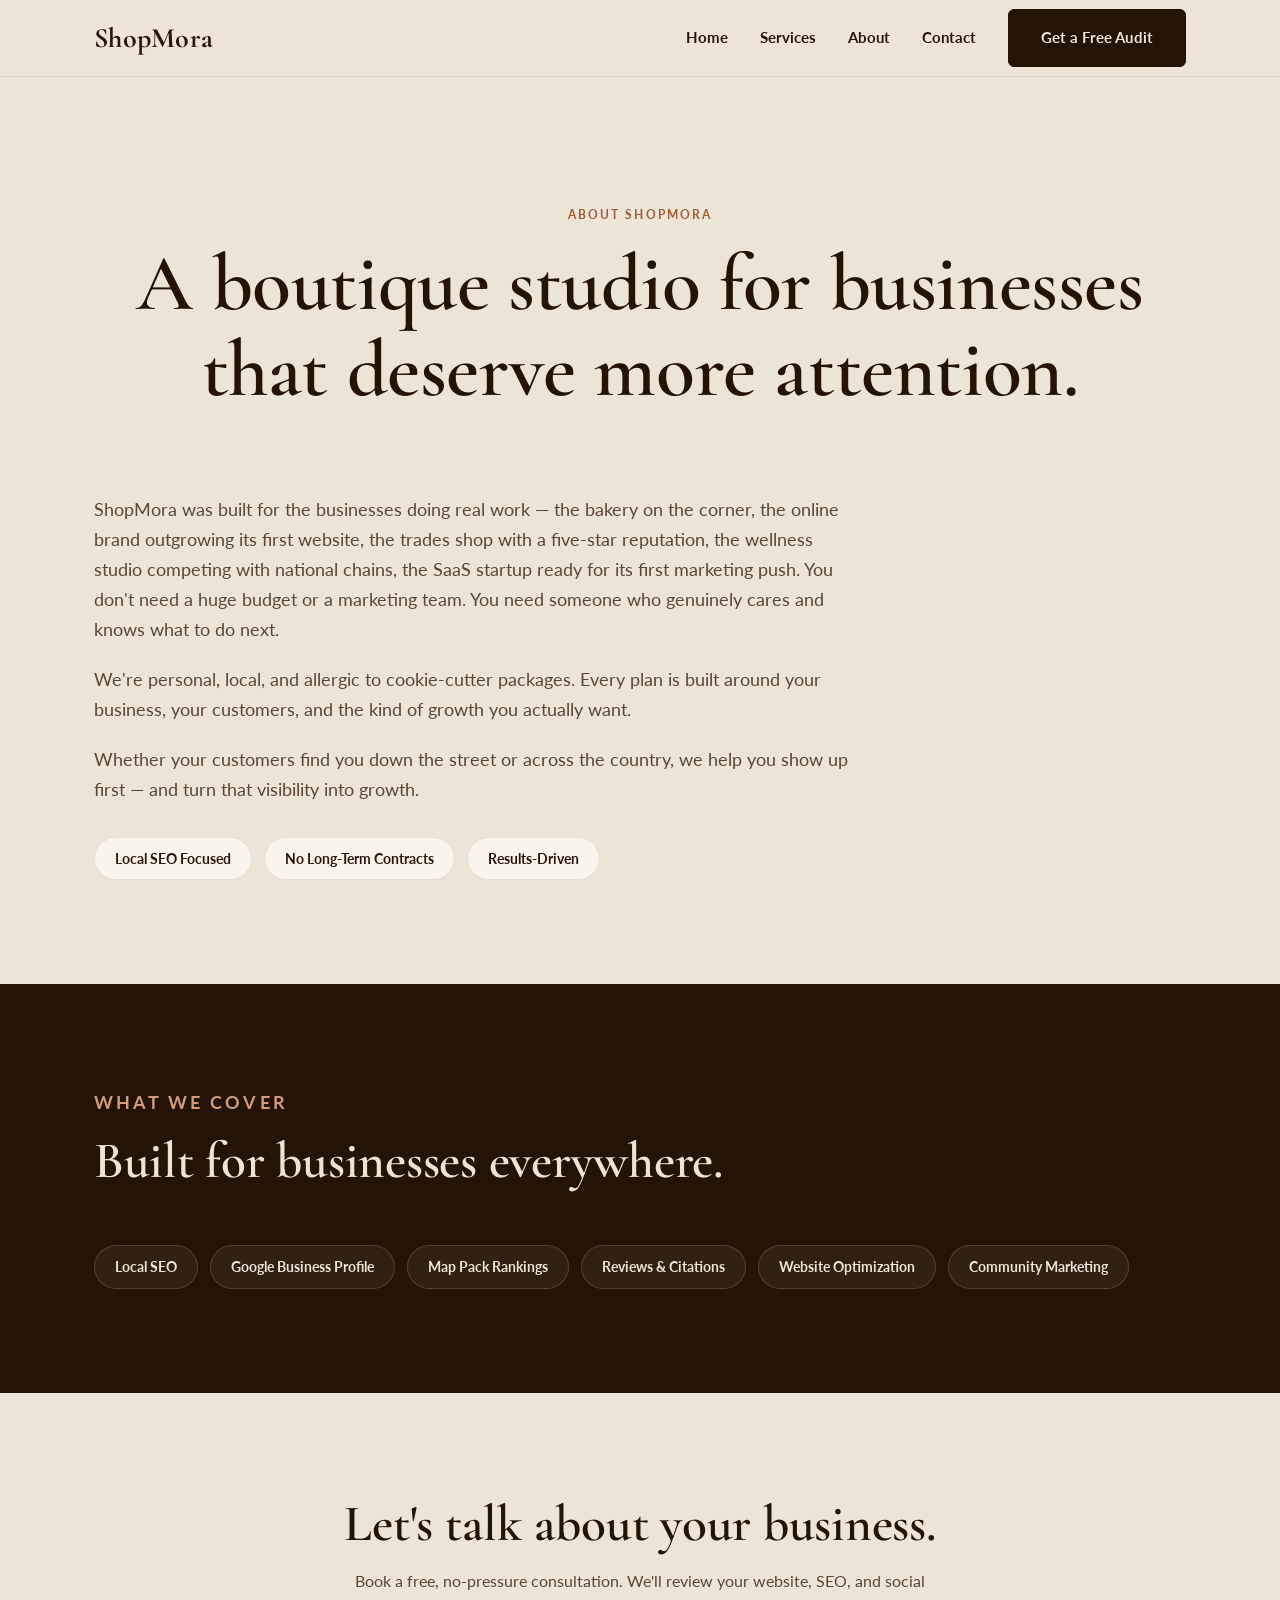
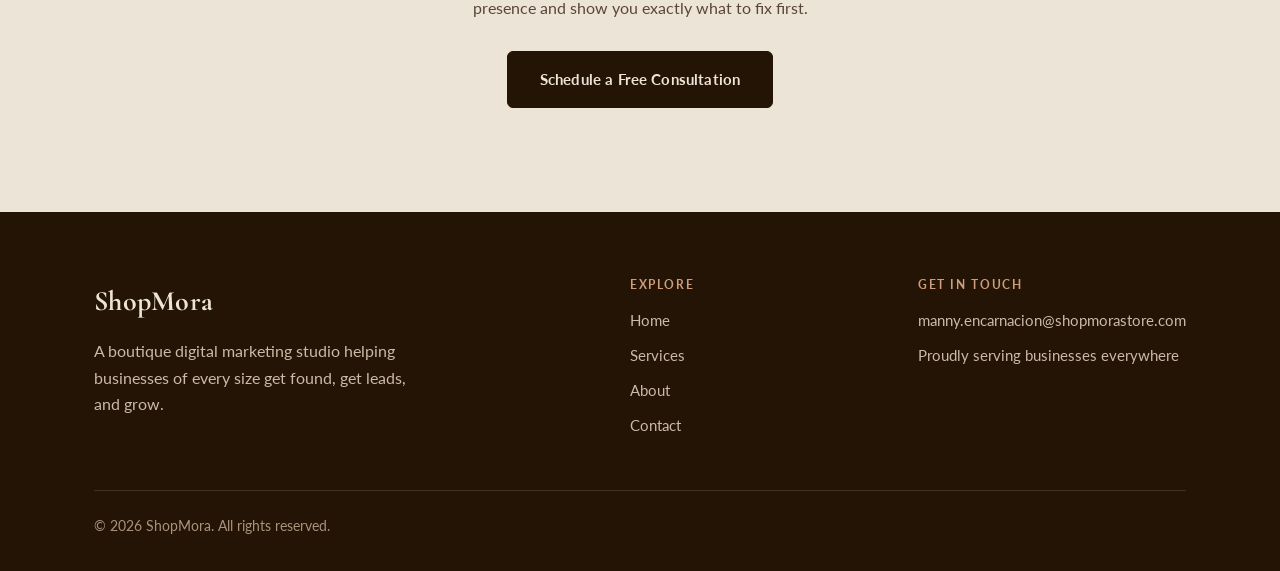
==== about.html @ 7aacb5c3 "Upgrade site via ShopMora Web Studio: luxury system, metadata, schema, accessibility, working forms" ====
<!DOCTYPE html>
<html lang="en">
<head>
<meta charset="UTF-8">
<meta name="viewport" content="width=device-width, initial-scale=1">
<title>About ShopMora &mdash; A Boutique Digital Marketing Studio</title>
<meta name="description" content="ShopMora is a boutique digital marketing studio for businesses of every size. Personal, results-driven, and allergic to cookie-cutter packages.">
<link rel="canonical" href="https://shopmorastore.com/about">
<meta property="og:type" content="website">
<meta property="og:title" content="About ShopMora">
<meta property="og:description" content="A boutique digital marketing studio for businesses that deserve more attention.">
<meta property="og:url" content="https://shopmorastore.com/about">
<meta property="og:image" content="https://shopmorastore.com/assets/og-image.jpg">
<meta name="twitter:card" content="summary_large_image">
<link rel="preconnect" href="https://fonts.googleapis.com">
<link rel="preconnect" href="https://fonts.gstatic.com" crossorigin>
<link href="https://fonts.googleapis.com/css2?family=Cormorant+Garamond:wght@500;600;700&family=Lato:wght@400;700&display=swap" rel="stylesheet">
<link rel="stylesheet" href="styles.css">
</head>
<body>
<a href="#main" class="skip">Skip to content</a>
<header class="site">
  <div class="wrap nav">
    <a class="brand" href="/">ShopMora</a>
    <nav class="nav-links" id="nav" aria-label="Primary">
      <a href="/">Home</a>
      <a href="/services">Services</a>
      <a href="/about">About</a>
      <a href="/contact">Contact</a>
      <a class="btn btn-primary" href="/contact">Get a Free Audit</a>
    </nav>
    <button class="menu-toggle" aria-label="Menu" aria-expanded="false" aria-controls="nav">&#9776;</button>
  </div>
</header>
<main id="main">
  <section class="hero" style="padding-bottom:56px">
    <div class="wrap">
      <p class="eyebrow">About ShopMora</p>
      <h1>A boutique studio for businesses that deserve more attention.</h1>
    </div>
  </section>
  <section style="padding-top:24px">
    <div class="wrap">
      <div class="prose reveal">
        <p>ShopMora was built for the businesses doing real work &mdash; the bakery on the corner, the online brand outgrowing its first website, the trades shop with a five-star reputation, the wellness studio competing with national chains, the SaaS startup ready for its first marketing push. You don't need a huge budget or a marketing team. You need someone who genuinely cares and knows what to do next.</p>
        <p>We're personal, local, and allergic to cookie-cutter packages. Every plan is built around your business, your customers, and the kind of growth you actually want.</p>
        <p>Whether your customers find you down the street or across the country, we help you show up first &mdash; and turn that visibility into growth.</p>
      </div>
      <div class="tag-row reveal" style="margin-top:32px">
        <span class="tag">Local SEO Focused</span><span class="tag">No Long-Term Contracts</span><span class="tag">Results-Driven</span>
      </div>
    </div>
  </section>
  <section class="band-dark">
    <div class="wrap">
      <div class="section-head reveal"><p class="eyebrow">What We Cover</p><h2>Built for businesses everywhere.</h2></div>
      <div class="tag-row reveal">
        <span class="tag">Local SEO</span><span class="tag">Google Business Profile</span><span class="tag">Map Pack Rankings</span><span class="tag">Reviews &amp; Citations</span><span class="tag">Website Optimization</span><span class="tag">Community Marketing</span>
      </div>
    </div>
  </section>
  <section class="cta">
    <div class="wrap reveal">
      <h2>Let's talk about your business.</h2>
      <p>Book a free, no-pressure consultation. We'll review your website, SEO, and social presence and show you exactly what to fix first.</p>
      <a class="btn btn-primary" href="/contact">Schedule a Free Consultation</a>
    </div>
  </section>
</main>
<footer class="site">
  <div class="wrap">
    <div class="foot-grid">
      <div>
        <a class="brand" href="/">ShopMora</a>
        <p style="margin-top:14px;max-width:320px;">A boutique digital marketing studio helping businesses of every size get found, get leads, and grow.</p>
      </div>
      <div>
        <h4>Explore</h4>
        <ul>
          <li><a href="/">Home</a></li>
          <li><a href="/services">Services</a></li>
          <li><a href="/about">About</a></li>
          <li><a href="/contact">Contact</a></li>
        </ul>
      </div>
      <div>
        <h4>Get in Touch</h4>
        <ul>
          <li><a href="mailto:manny.encarnacion@shopmorastore.com">manny.encarnacion@shopmorastore.com</a></li>
          <li>Proudly serving businesses everywhere</li>
        </ul>
      </div>
    </div>
    <div class="foot-bottom">&copy; <span id="yr"></span> ShopMora. All rights reserved.</div>
  </div>
</footer>
<script>
document.getElementById('yr').textContent=new Date().getFullYear();
(function(){var t=document.querySelector('.menu-toggle'),n=document.getElementById('nav');
if(t)t.addEventListener('click',function(){var o=n.classList.toggle('open');t.setAttribute('aria-expanded',o)});
var els=document.querySelectorAll('.reveal');
if('IntersectionObserver'in window){var io=new IntersectionObserver(function(es){es.forEach(function(e){if(e.isIntersecting){e.target.classList.add('in');io.unobserve(e.target)}})},{threshold:.12});els.forEach(function(el){io.observe(el)})}
else{els.forEach(function(el){el.classList.add('in')})}})();
</script>
</body>
</html>
---- styles.css ----
/* ShopMora — luxury system (brand: cream/brown, Cormorant + Lato) */
:root{
  --cream:#ede4d8; --surface:#f6efe6; --surface-2:#f9f4ec;
  --ink:#241405; --text:#2a170a; --muted:#5a4636; --muted-1:#5a4636;
  --brown:#9b5c38; --brown-deep:#824327; --line:#ddd0c0; --line-soft:#e7ddce;
  --max:1140px; --radius:12px;
  --shadow:0 18px 40px rgba(42,23,10,.09);
}
*{box-sizing:border-box;margin:0;padding:0}
html{scroll-behavior:smooth}
body{font-family:'Lato',system-ui,-apple-system,sans-serif;color:var(--text);background:var(--cream);line-height:1.65;-webkit-font-smoothing:antialiased;text-rendering:optimizeLegibility}
h1,h2,h3,h4{font-family:'Cormorant Garamond',Georgia,serif;font-weight:600;line-height:1.08;letter-spacing:-.005em;color:var(--ink);text-wrap:balance}
a{color:inherit;text-decoration:none}
img{max-width:100%;height:auto;display:block}
.wrap{max-width:var(--max);margin:0 auto;padding:0 24px}
.skip{position:absolute;left:-9999px}
.skip:focus{left:12px;top:12px;z-index:100;background:var(--ink);color:var(--cream);padding:10px 18px;border-radius:6px}
.eyebrow{text-transform:uppercase;letter-spacing:.17em;font-size:.76rem;font-weight:700;color:var(--brown);margin-bottom:16px}

/* buttons */
.btn{display:inline-block;padding:15px 32px;border-radius:6px;font-weight:700;font-size:.95rem;letter-spacing:.01em;cursor:pointer;border:1.5px solid var(--ink);transition:transform .2s ease,background .2s ease,color .2s ease,border-color .2s ease}
.btn:focus-visible{outline:3px solid var(--brown);outline-offset:3px}
.btn-primary{background:var(--ink);color:var(--cream)}
.btn-primary:hover{background:var(--brown);border-color:var(--brown);transform:translateY(-2px)}
.btn-ghost{background:transparent;color:var(--ink)}
.btn-ghost:hover{background:var(--ink);color:var(--cream)}

/* header */
header.site{position:sticky;top:0;z-index:50;background:rgba(237,228,216,.9);backdrop-filter:blur(10px);border-bottom:1px solid var(--line)}
.nav{display:flex;align-items:center;justify-content:space-between;height:76px}
.brand{font-family:'Cormorant Garamond',serif;font-size:1.75rem;font-weight:700;letter-spacing:.01em}
.nav-links{display:flex;align-items:center;gap:32px}
.nav-links a{font-size:.95rem;font-weight:700}
.nav-links a:not(.btn):hover{color:var(--brown)}
.menu-toggle{display:none;background:none;border:0;font-size:1.5rem;cursor:pointer;color:var(--ink)}

/* sections */
section{padding:104px 0}
.section-head{max-width:720px;margin-bottom:56px}
.section-head h2{font-size:clamp(2.1rem,4.5vw,3.2rem);margin-bottom:16px}
.section-head p{font-size:1.12rem;color:var(--muted-1)}

/* hero */
.hero{padding:128px 0 108px;text-align:center}
.hero h1{font-size:clamp(2.8rem,6.5vw,5rem)}
.hero .lead{font-size:1.22rem;max-width:660px;margin:24px auto 34px;color:var(--muted-1)}
.hero-actions{display:flex;gap:14px;justify-content:center;flex-wrap:wrap}

/* trust strip */
.trust{background:var(--surface);border-block:1px solid var(--line-soft);padding:26px 0}
.trust .wrap{display:flex;gap:14px 40px;justify-content:center;flex-wrap:wrap;align-items:center}
.trust span{font-size:.82rem;letter-spacing:.14em;text-transform:uppercase;font-weight:700;color:var(--brown-deep)}
.trust .dot{color:var(--line);font-weight:400}

/* grid cards */
.grid{display:grid;grid-template-columns:repeat(3,1fr);gap:24px}
.card{background:var(--surface-2);border:1px solid var(--line-soft);border-radius:var(--radius);padding:34px 30px;transition:transform .22s ease,box-shadow .22s ease}
.card:hover{transform:translateY(-4px);box-shadow:var(--shadow)}
.card h3{font-size:1.55rem;margin-bottom:12px}
.card p{color:var(--muted-1);font-size:.99rem}

/* steps */
.steps{display:grid;grid-template-columns:repeat(4,1fr);gap:26px}
.step .num{width:48px;height:48px;border-radius:50%;background:var(--brown);color:var(--cream);display:flex;align-items:center;justify-content:center;font-family:'Cormorant Garamond',serif;font-size:1.5rem;font-weight:700;margin-bottom:18px}
.step h3{font-size:1.4rem;margin-bottom:8px}
.step p{color:var(--muted-1);font-size:.95rem}

/* dark band */
.band-dark{background:var(--ink);color:var(--cream)}
.band-dark h2,.band-dark h3,.band-dark .brand{color:var(--cream)}
.band-dark p{color:#d9cabb}
.band-dark .eyebrow{color:#cf9d7c}

/* testimonials */
.quotes{display:grid;grid-template-columns:repeat(3,1fr);gap:24px}
.quote{background:rgba(255,255,255,.05);border:1px solid rgba(255,255,255,.12);border-radius:var(--radius);padding:32px}
.quote blockquote{font-family:'Cormorant Garamond',serif;font-size:1.4rem;line-height:1.35;margin-bottom:18px}
.quote cite{font-style:normal;font-size:.85rem;letter-spacing:.06em;color:#cf9d7c;font-weight:700;text-transform:uppercase}

/* cta */
.cta{text-align:center}
.cta h2{font-size:clamp(2.1rem,4.5vw,3.2rem);margin-bottom:16px}
.cta p{max-width:600px;margin:0 auto 30px;color:var(--muted-1)}
.band-dark.cta p{color:#d9cabb}

/* tags / prose */
.tag-row{display:flex;flex-wrap:wrap;gap:12px}
.tag{background:var(--surface-2);border:1px solid var(--line-soft);border-radius:40px;padding:9px 20px;font-size:.9rem;font-weight:700}
.band-dark .tag{background:rgba(255,255,255,.06);border-color:rgba(255,255,255,.14);color:var(--cream)}
.prose{max-width:760px}
.prose p{font-size:1.14rem;color:var(--muted-1);margin-bottom:20px}

/* contact */
.contact-grid{display:grid;grid-template-columns:1.1fr .9fr;gap:56px;align-items:start}
.field{margin-bottom:20px}
.field label{display:block;font-weight:700;font-size:.88rem;margin-bottom:7px}
.field input,.field textarea{width:100%;padding:14px 16px;font-size:16px;font-family:inherit;border:1.5px solid var(--line);border-radius:6px;background:var(--surface-2);color:var(--text)}
.field input:focus,.field textarea:focus{outline:none;border-color:var(--brown)}
.field textarea{min-height:150px;resize:vertical}
.contact-info h3{font-size:1.7rem;margin-bottom:18px}
.contact-info p{margin-bottom:16px;color:var(--muted-1)}
.contact-info strong{color:var(--ink)}
form .btn{width:100%;margin-top:4px}

/* footer */
footer.site{background:var(--ink);color:#cbbaa8;padding:66px 0 34px}
footer.site .brand{color:var(--cream)}
.foot-grid{display:grid;grid-template-columns:2fr 1fr 1fr;gap:40px;margin-bottom:42px}
footer.site h4{font-family:'Lato',sans-serif;text-transform:uppercase;letter-spacing:.13em;font-size:.78rem;color:#cf9d7c;margin-bottom:16px;font-weight:700}
footer.site ul{list-style:none}
footer.site li{margin-bottom:10px;font-size:.95rem}
footer.site a:hover{color:var(--cream)}
.foot-bottom{border-top:1px solid rgba(255,255,255,.12);padding-top:24px;font-size:.85rem;color:#a8937d}

/* scroll reveal */
.reveal{opacity:0;transform:translateY(18px);transition:opacity .6s ease,transform .6s ease}
.reveal.in{opacity:1;transform:none}

/* responsive */
@media(max-width:900px){.grid,.steps,.quotes{grid-template-columns:1fr 1fr}.contact-grid{grid-template-columns:1fr;gap:40px}.foot-grid{grid-template-columns:1fr 1fr}}
@media(max-width:640px){
  section{padding:68px 0}
  .grid,.steps,.quotes,.foot-grid{grid-template-columns:1fr}
  .nav-links{display:none}
  .nav-links.open{display:flex;flex-direction:column;position:absolute;top:76px;left:0;right:0;background:var(--cream);border-bottom:1px solid var(--line);padding:20px 24px;gap:18px}
  .menu-toggle{display:block}
}
@media(prefers-reduced-motion:reduce){*{transition:none!important;animation:none!important;scroll-behavior:auto}.reveal{opacity:1;transform:none}}
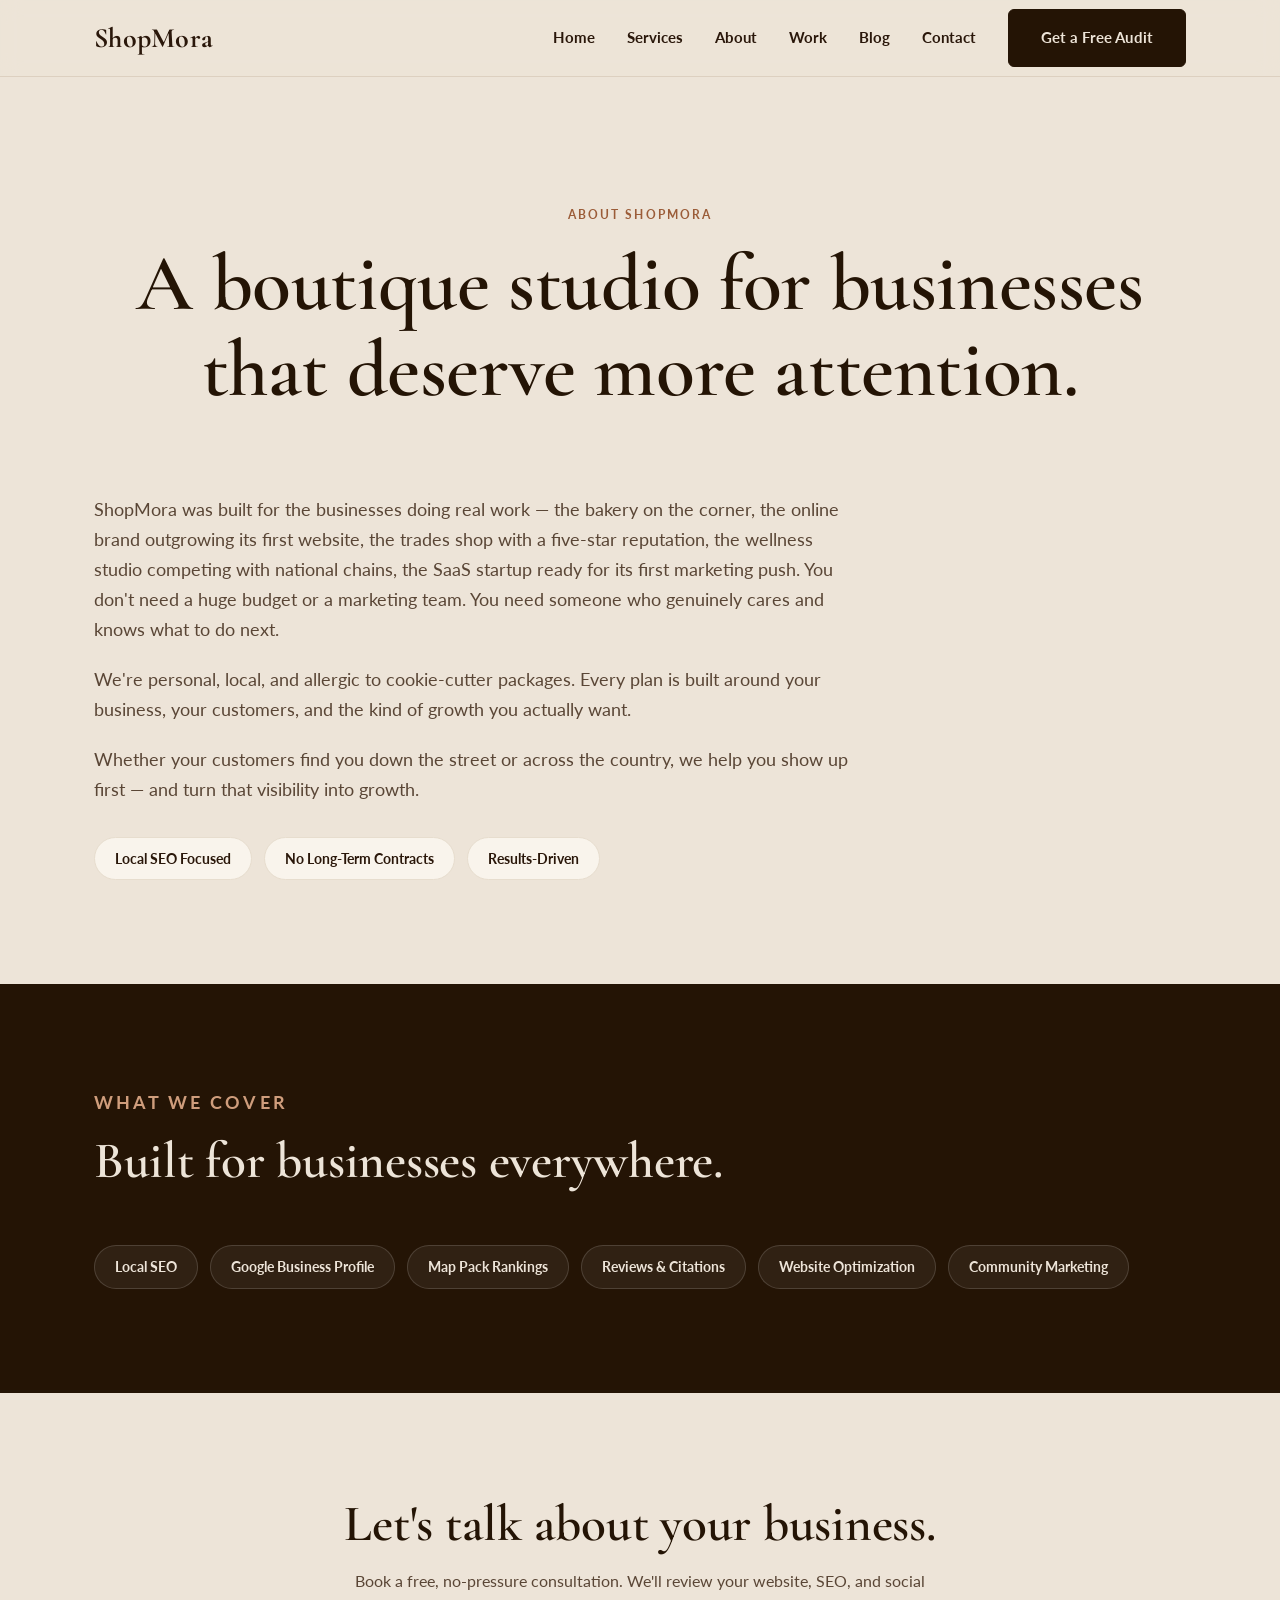
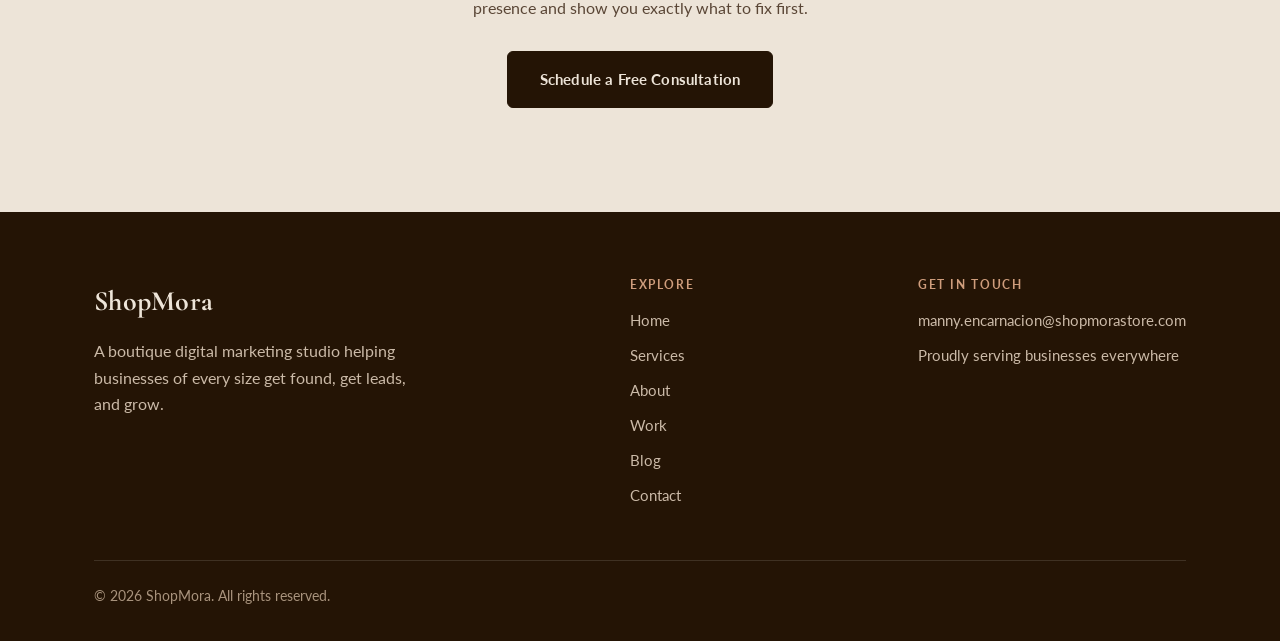
==== commit 8ce03a00: "Add Work (client portfolio) + Blog with 3 posts; placeholder testimonial names; nav/footer updated" ====
--- a/about.html
+++ b/about.html
@@ -26,6 +26,8 @@
       <a href="/">Home</a>
       <a href="/services">Services</a>
       <a href="/about">About</a>
+      <a href="/work">Work</a>
+      <a href="/blog">Blog</a>
       <a href="/contact">Contact</a>
       <a class="btn btn-primary" href="/contact">Get a Free Audit</a>
     </nav>
@@ -80,6 +82,8 @@
           <li><a href="/">Home</a></li>
           <li><a href="/services">Services</a></li>
           <li><a href="/about">About</a></li>
+          <li><a href="/work">Work</a></li>
+          <li><a href="/blog">Blog</a></li>
           <li><a href="/contact">Contact</a></li>
         </ul>
       </div>
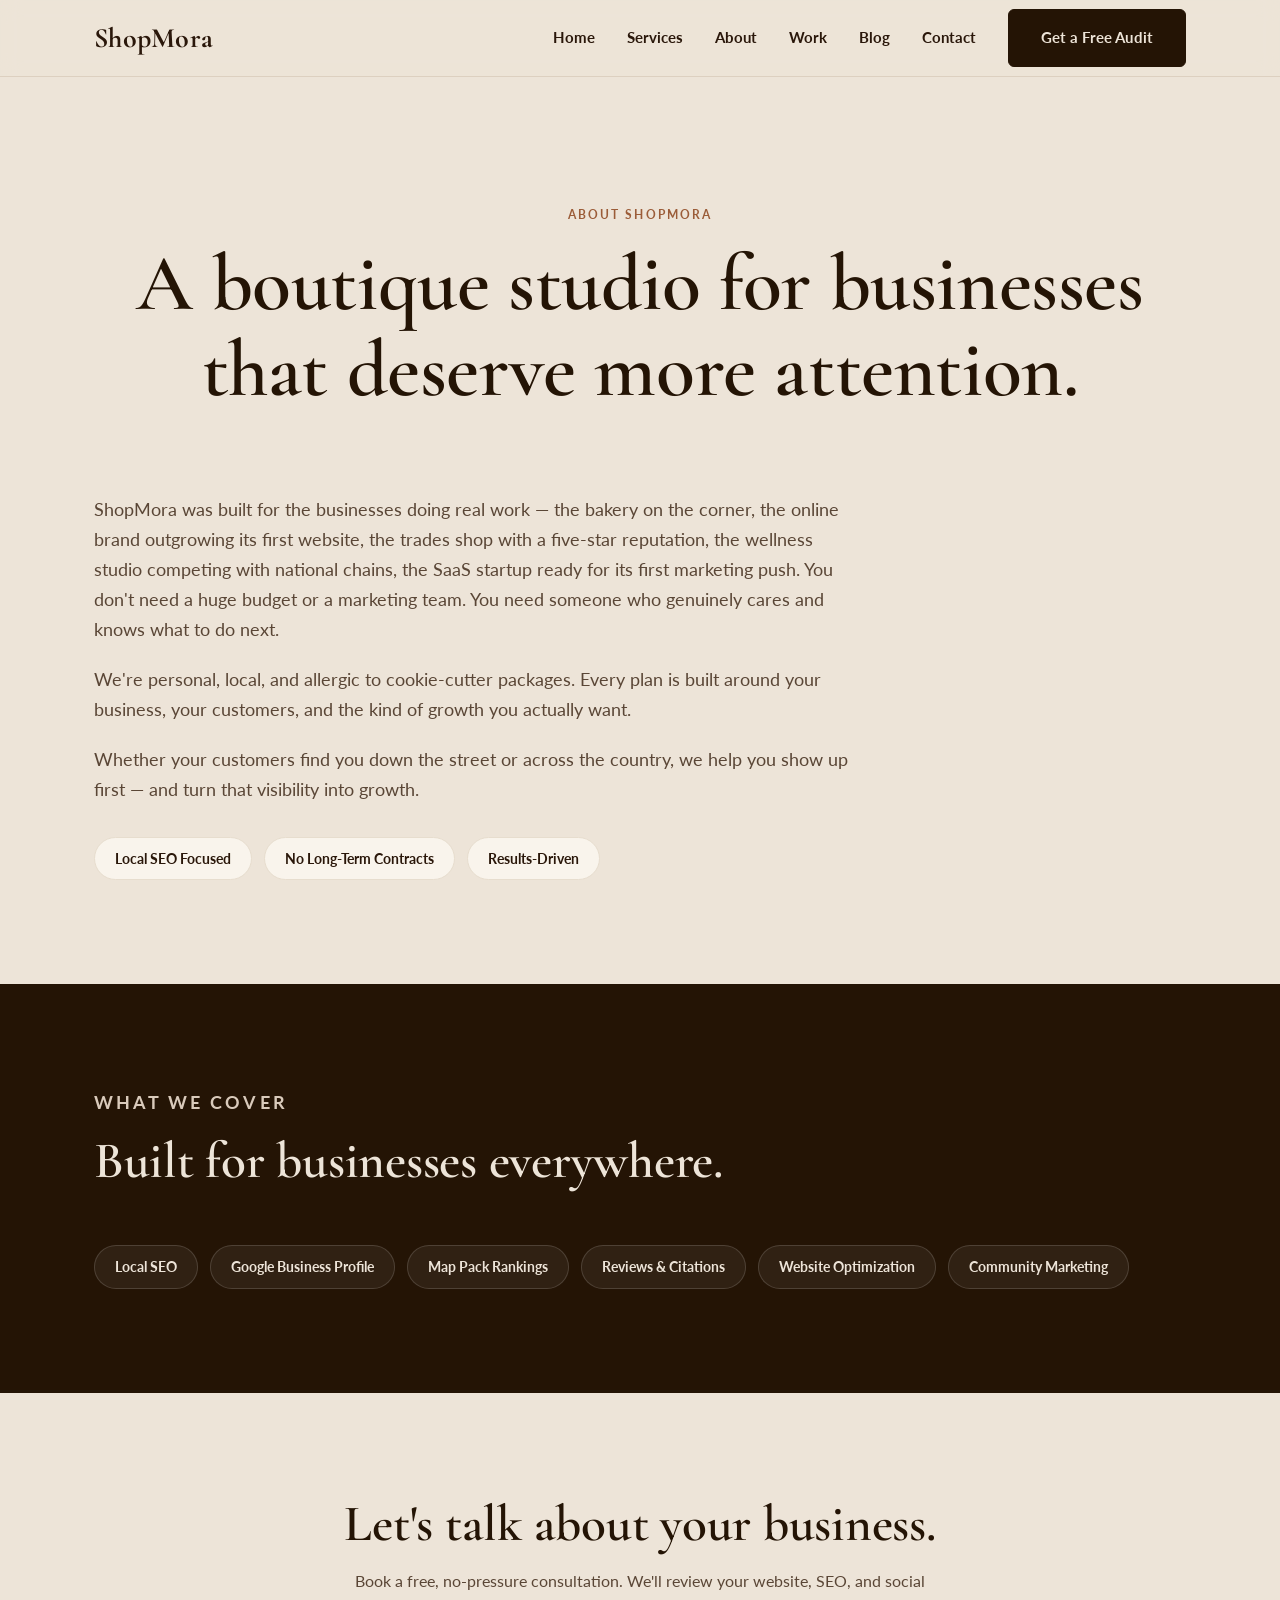
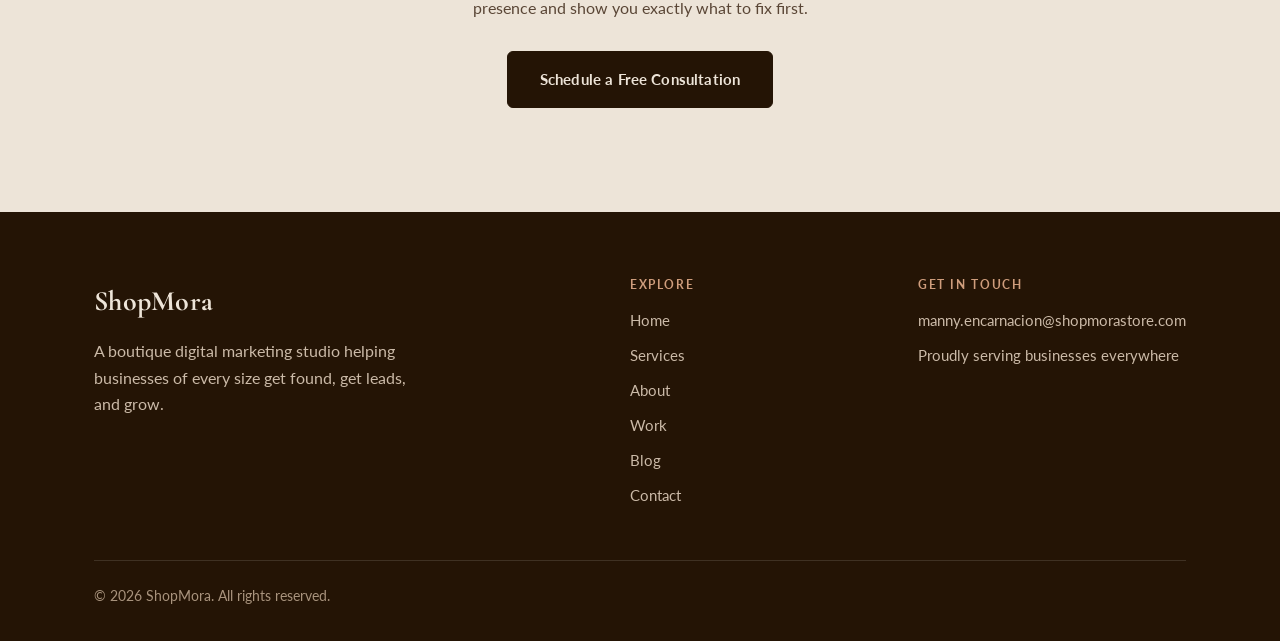
==== commit 946447f6: "Make every form on the site fully operational contact.html: - add _next -> /contact-thank-you (was d" ====
--- a/about.html
+++ b/about.html
@@ -29,7 +29,7 @@
       <a href="/work">Work</a>
       <a href="/blog">Blog</a>
       <a href="/contact">Contact</a>
-      <a class="btn btn-primary" href="/contact">Get a Free Audit</a>
+      <a class="btn btn-primary" href="/audit">Get a Free Audit</a>
     </nav>
     <button class="menu-toggle" aria-label="Menu" aria-expanded="false" aria-controls="nav">&#9776;</button>
   </div>
--- a/styles.css
+++ b/styles.css
@@ -42,7 +42,7 @@
 
 /* hero */
 .hero{padding:128px 0 108px;text-align:center}
-.hero h1{font-size:clamp(2.8rem,6.5vw,5rem)}
+.hero h1{font-size:clamp(2.4rem,6.5vw,5rem)}
 .hero .lead{font-size:1.22rem;max-width:660px;margin:24px auto 34px;color:var(--muted-1)}
 .hero-actions{display:flex;gap:14px;justify-content:center;flex-wrap:wrap}
 
@@ -54,7 +54,10 @@
 
 /* grid cards */
 .grid{display:grid;grid-template-columns:repeat(3,1fr);gap:24px}
-.card{background:var(--surface-2);border:1px solid var(--line-soft);border-radius:var(--radius);padding:34px 30px;transition:transform .22s ease,box-shadow .22s ease}
+.grid--cards{align-items:start}
+.card{display:flex;flex-direction:column;background:var(--surface-2);border:1px solid var(--line-soft);border-radius:var(--radius);padding:34px 30px;transition:transform .22s ease,box-shadow .22s ease}
+.card .eyebrow{margin-bottom:14px}
+.card-foot{margin-top:22px}
 .card:hover{transform:translateY(-4px);box-shadow:var(--shadow)}
 .card h3{font-size:1.55rem;margin-bottom:12px}
 .card p{color:var(--muted-1);font-size:.99rem}
@@ -87,6 +90,8 @@
 .tag-row{display:flex;flex-wrap:wrap;gap:12px}
 .tag{background:var(--surface-2);border:1px solid var(--line-soft);border-radius:40px;padding:9px 20px;font-size:.9rem;font-weight:700}
 .band-dark .tag{background:rgba(255,255,255,.06);border-color:rgba(255,255,255,.14);color:var(--cream)}
+.band-dark .prose p{color:#e7ddce}
+.band-dark .lead,.band-dark .section-head p{color:#d9cabb}
 .prose{max-width:760px}
 .prose p{font-size:1.14rem;color:var(--muted-1);margin-bottom:20px}
 
@@ -121,8 +126,60 @@
 @media(max-width:640px){
   section{padding:68px 0}
   .grid,.steps,.quotes,.foot-grid{grid-template-columns:1fr}
+  /* hero — mobile */
+  .hero{padding:56px 0 60px}
+  .hero .eyebrow{font-size:.68rem;letter-spacing:.1em;margin-bottom:12px}
+  .hero h1{font-size:2.5rem;line-height:1.06}
+  .hero .lead{font-size:1.02rem;line-height:1.55;margin:16px auto 28px}
+  .hero-actions{flex-direction:column;gap:10px}
+  .hero-actions .btn{width:100%}
+  .br-lg{display:none}
   .nav-links{display:none}
   .nav-links.open{display:flex;flex-direction:column;position:absolute;top:76px;left:0;right:0;background:var(--cream);border-bottom:1px solid var(--line);padding:20px 24px;gap:18px}
   .menu-toggle{display:block}
 }
+
+/* ── landing page (/audit) ───────────────────────────────── */
+.lp-head .nav{height:68px}
+.lp-tel{font-weight:700;font-size:.95rem;color:var(--ink)}
+.lp-tel:hover{color:var(--brown)}
+.lp-hero{padding:64px 0 72px}
+.lp-grid{display:grid;grid-template-columns:1.05fr .95fr;gap:56px;align-items:center}
+.lp-copy h1{font-size:clamp(2.3rem,4.4vw,3.6rem);margin-bottom:20px}
+.lp-copy .lead{font-size:1.16rem;color:var(--muted-1);margin-bottom:28px;max-width:56ch}
+.lp-ticks{list-style:none;display:grid;gap:12px}
+.lp-ticks li{position:relative;padding-left:30px;font-weight:700;font-size:.98rem}
+.lp-ticks li::before{content:"";position:absolute;left:0;top:.42em;width:16px;height:9px;border-left:2.5px solid var(--brown);border-bottom:2.5px solid var(--brown);transform:rotate(-45deg)}
+.lp-formcard{background:var(--surface-2);border:1px solid var(--line-soft);border-radius:var(--radius);padding:36px 32px;box-shadow:var(--shadow)}
+.lp-formtitle{font-size:1.85rem;margin-bottom:6px}
+.lp-formsub{font-size:.94rem;color:var(--muted-1);margin-bottom:24px}
+.lp-hint{font-size:.82rem;color:var(--muted-1);margin-top:7px}
+.lp-fineprint{font-size:.8rem;color:var(--muted-1);margin-top:14px;text-align:center;line-height:1.5}
+.lp-h2{font-size:clamp(2.1rem,4.5vw,3.2rem);margin-bottom:24px}
+.lp-foot{border:0;padding-top:0;display:flex;gap:18px;flex-wrap:wrap;justify-content:space-between;align-items:center}
+.steps--3{grid-template-columns:repeat(3,1fr)}
+.band-dark .lp-btn-invert{background:var(--cream);color:var(--ink);border-color:var(--cream)}
+.band-dark .lp-btn-invert:hover{background:var(--brown);border-color:var(--brown);color:var(--cream)}
+.band-dark .lp-btn-ghost-dark{color:var(--cream);border-color:var(--cream)}
+.band-dark .lp-btn-ghost-dark:hover{background:var(--cream);color:var(--ink)}
+
+/* ── thank-you ───────────────────────────────────────────── */
+.ty-hero{padding:88px 0 56px}
+.ty-mark{width:66px;height:66px;margin:0 auto 26px;border-radius:50%;background:var(--brown);color:var(--cream);display:flex;align-items:center;justify-content:center}
+.ty-mark svg{width:32px;height:32px}
+.ty-next{padding-top:32px}
+
+@media(max-width:900px){
+  .lp-grid{grid-template-columns:1fr;gap:40px}
+  .steps--3{grid-template-columns:1fr}
+}
+@media(max-width:640px){
+  .lp-hero{padding:44px 0 56px}
+  .lp-copy h1{font-size:2.2rem}
+  .lp-copy .lead{font-size:1.02rem}
+  .lp-formcard{padding:28px 22px}
+  .lp-foot{justify-content:center;text-align:center}
+  .ty-hero{padding:60px 0 44px}
+}
+
 @media(prefers-reduced-motion:reduce){*{transition:none!important;animation:none!important;scroll-behavior:auto}.reveal{opacity:1;transform:none}}
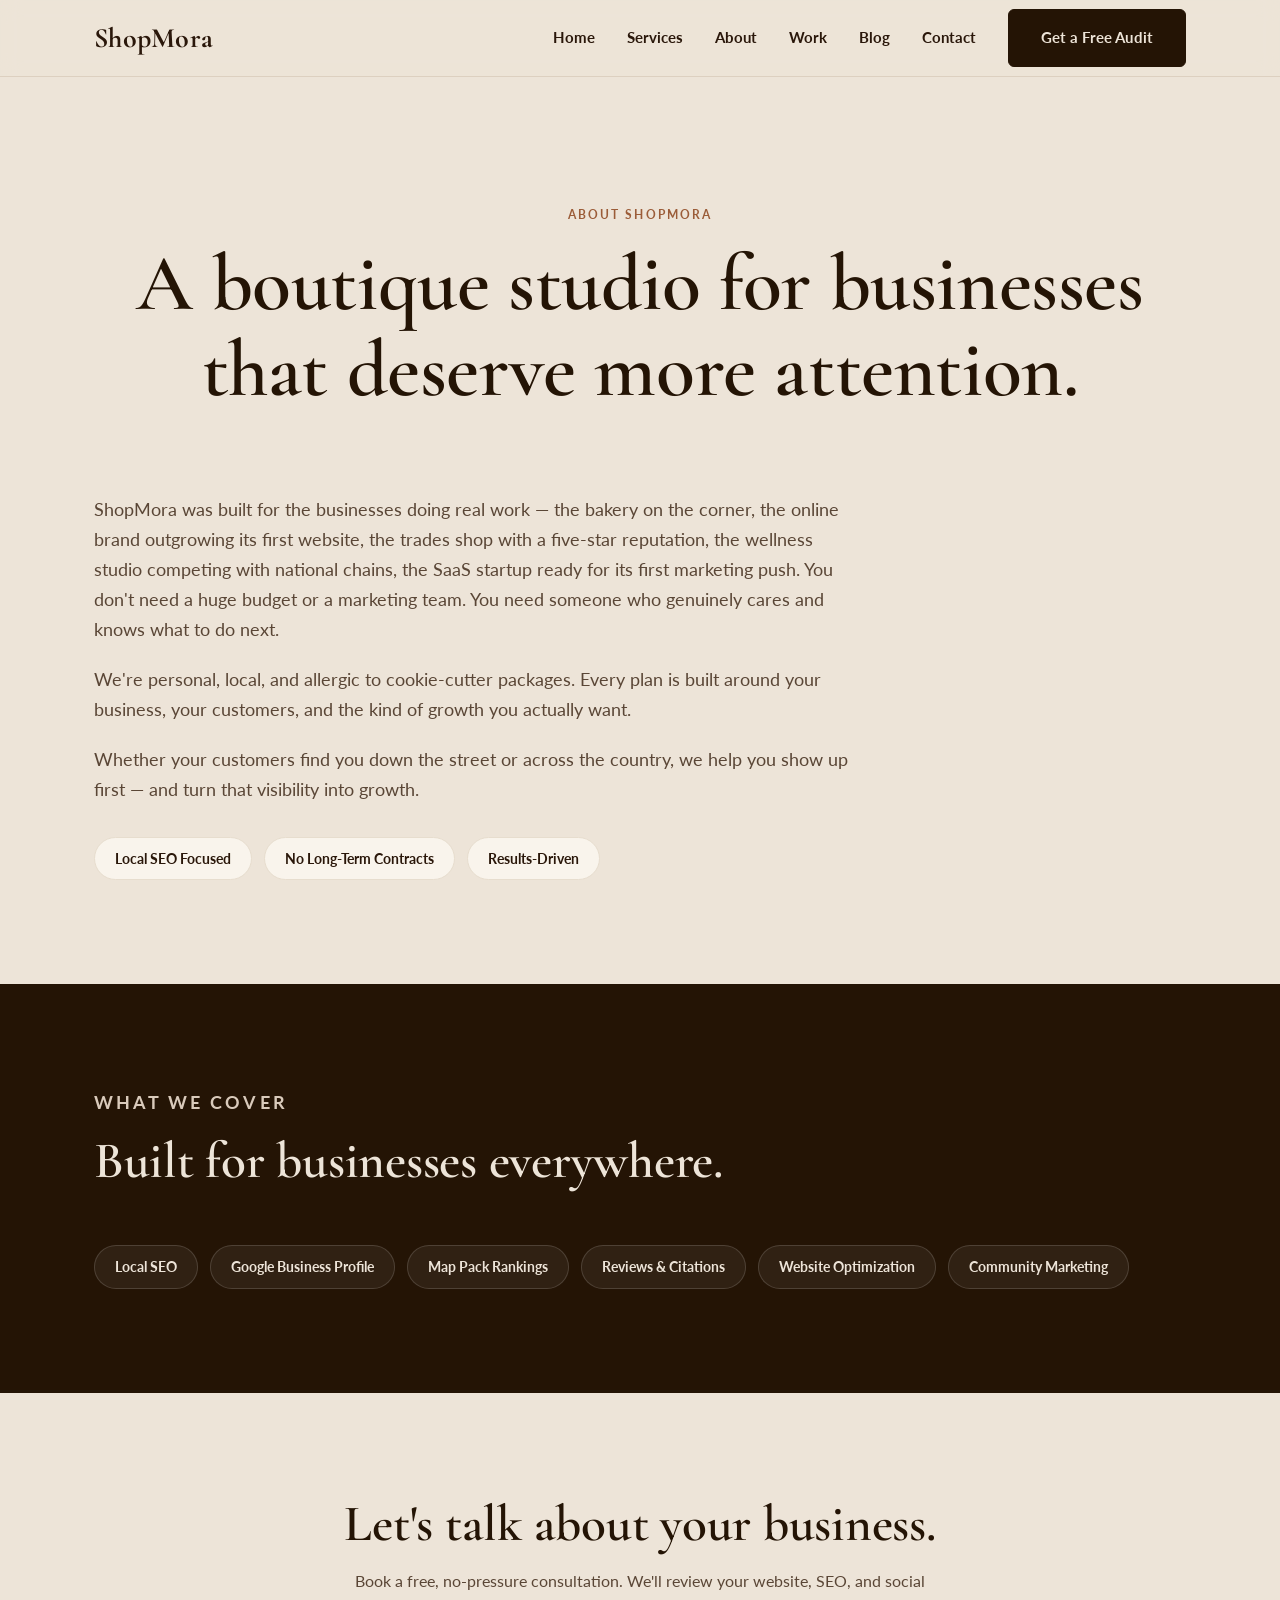
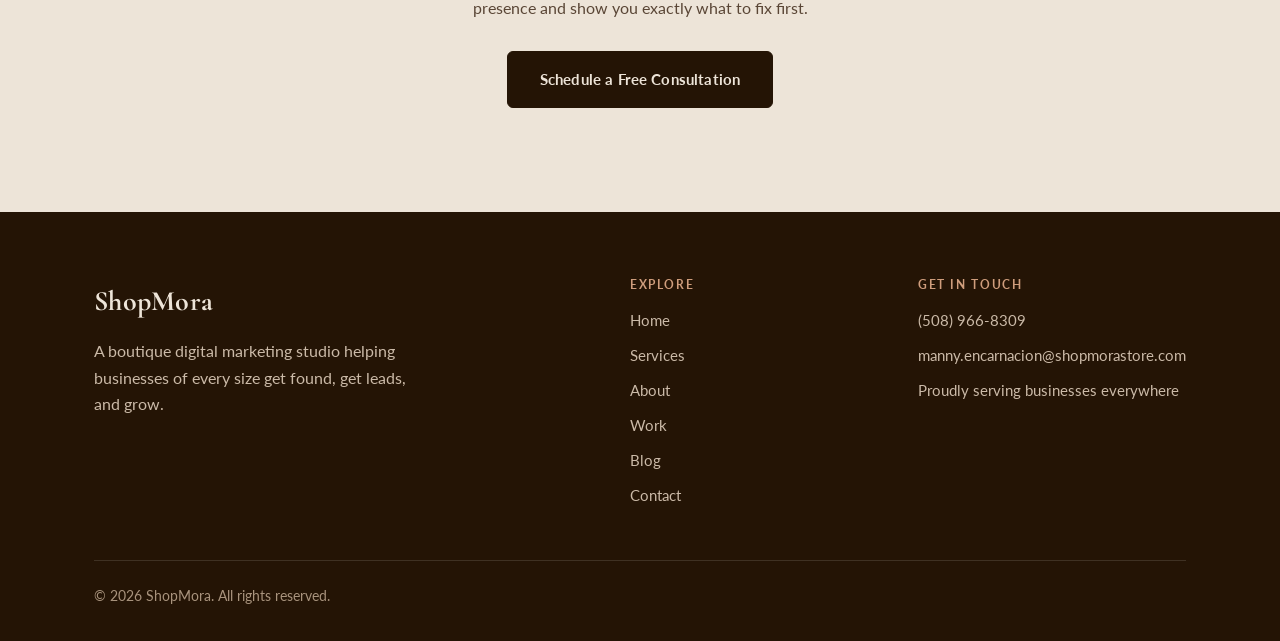
==== commit 6a157945: "SEO: add sitemap.xml + robots.txt; footer phone sitewide; route hero CTA to /audit; enrich home sche" ====
--- a/about.html
+++ b/about.html
@@ -90,6 +90,7 @@
       <div>
         <h4>Get in Touch</h4>
         <ul>
+          <li><a href="tel:+15089668309">(508) 966-8309</a></li>
           <li><a href="mailto:manny.encarnacion@shopmorastore.com">manny.encarnacion@shopmorastore.com</a></li>
           <li>Proudly serving businesses everywhere</li>
         </ul>
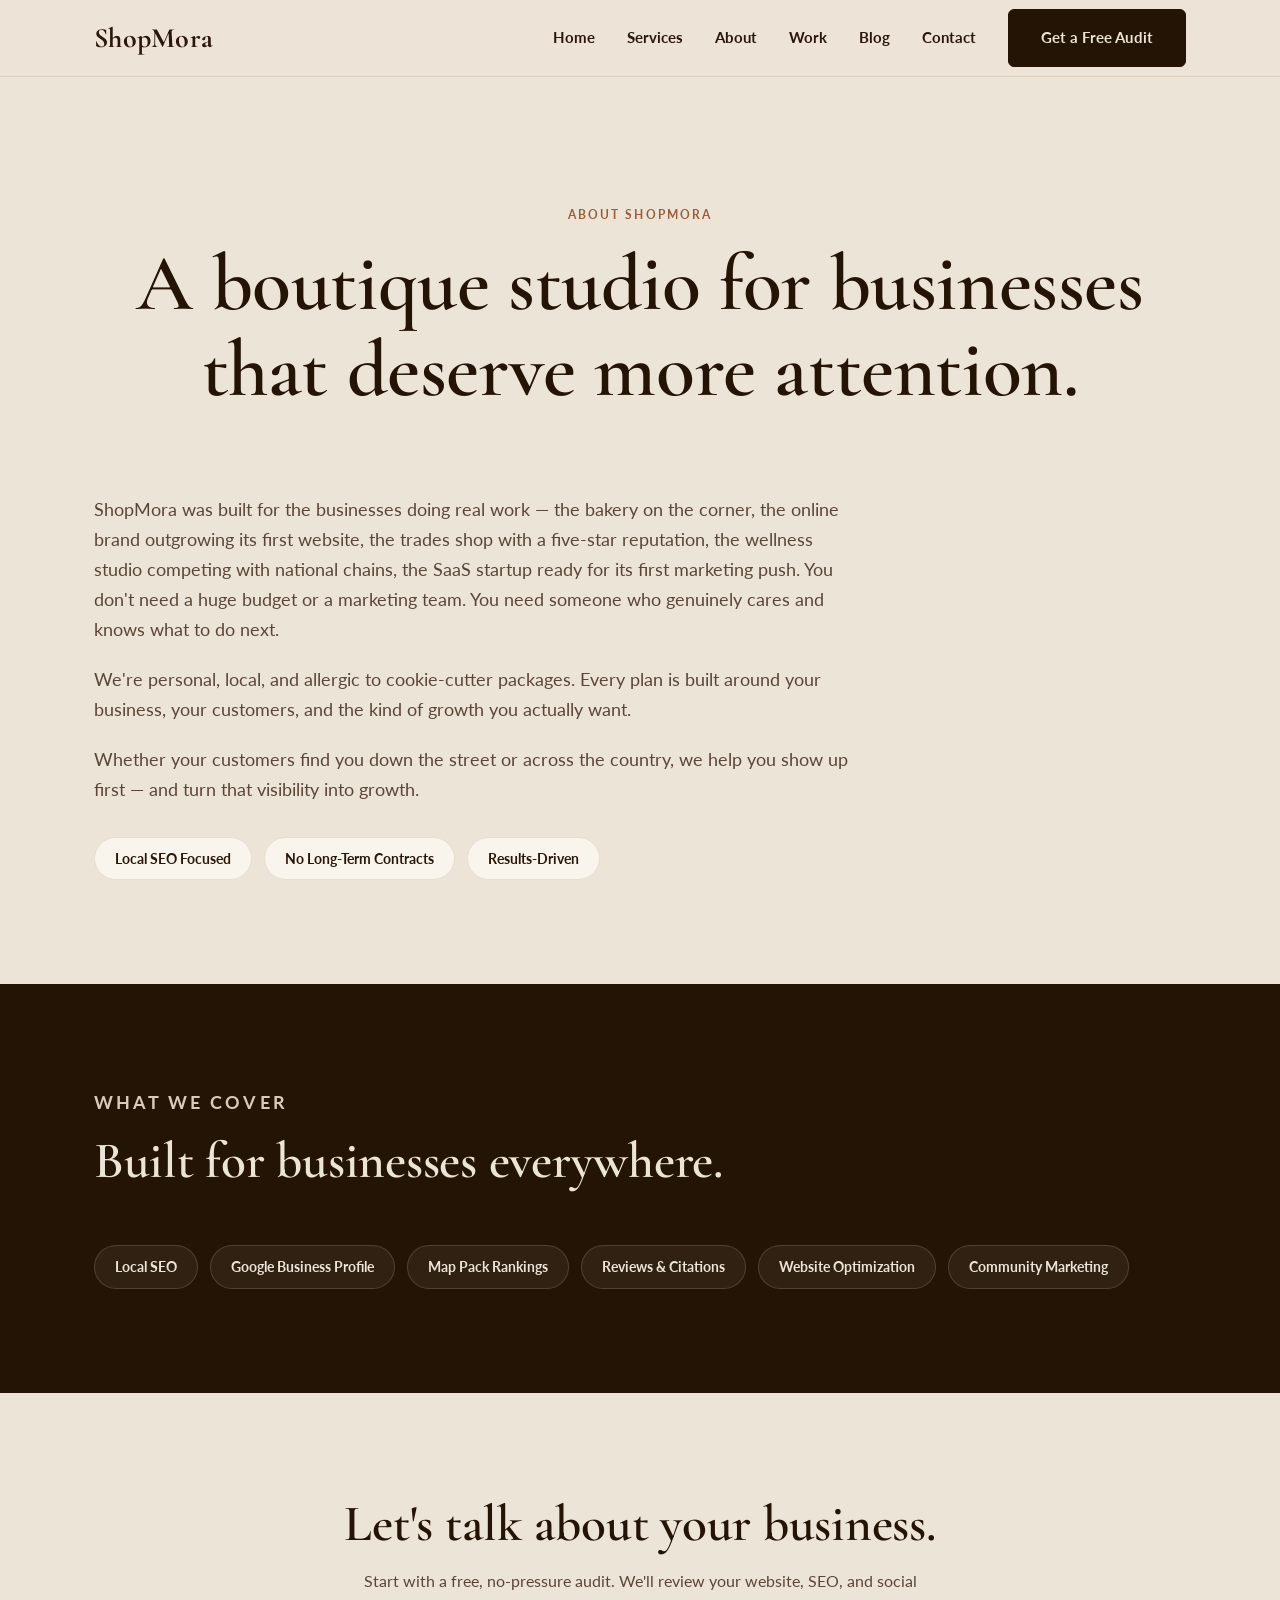
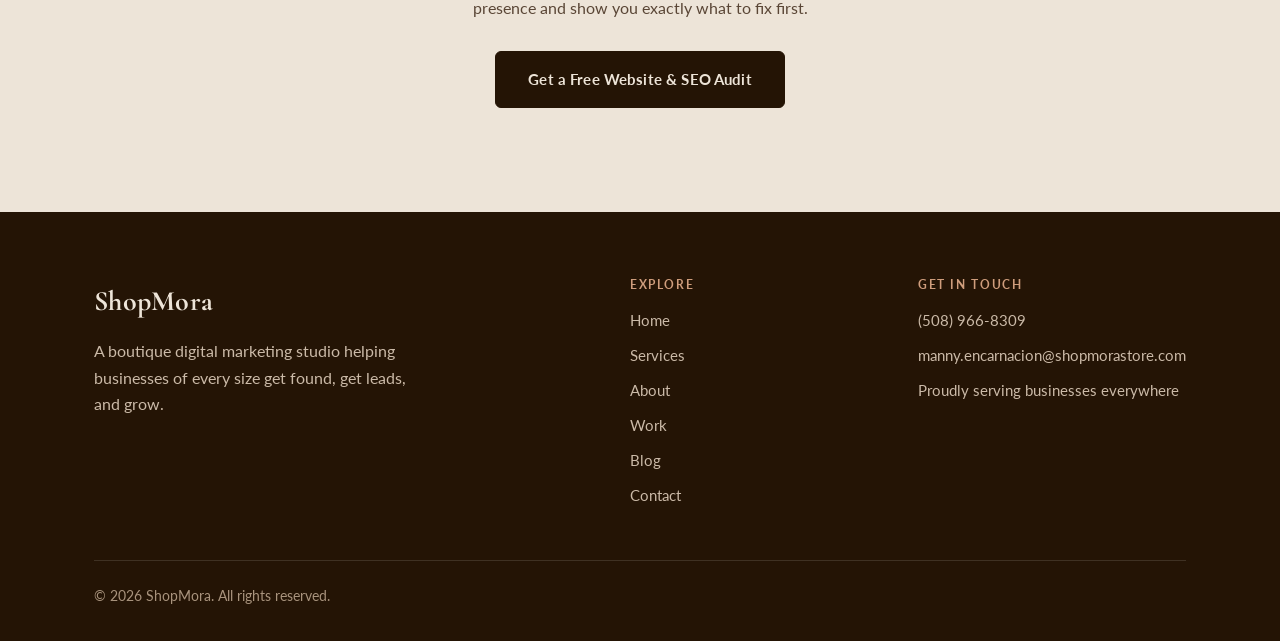
==== commit d194e38a: "Consolidate audit funnel: route remaining consultation CTAs to /audit; add real og-image.jpg (was 40" ====
--- a/about.html
+++ b/about.html
@@ -64,8 +64,8 @@
   <section class="cta">
     <div class="wrap reveal">
       <h2>Let's talk about your business.</h2>
-      <p>Book a free, no-pressure consultation. We'll review your website, SEO, and social presence and show you exactly what to fix first.</p>
-      <a class="btn btn-primary" href="/contact">Schedule a Free Consultation</a>
+      <p>Start with a free, no-pressure audit. We'll review your website, SEO, and social presence and show you exactly what to fix first.</p>
+      <a class="btn btn-primary" href="/audit">Get a Free Website &amp; SEO Audit</a>
     </div>
   </section>
 </main>
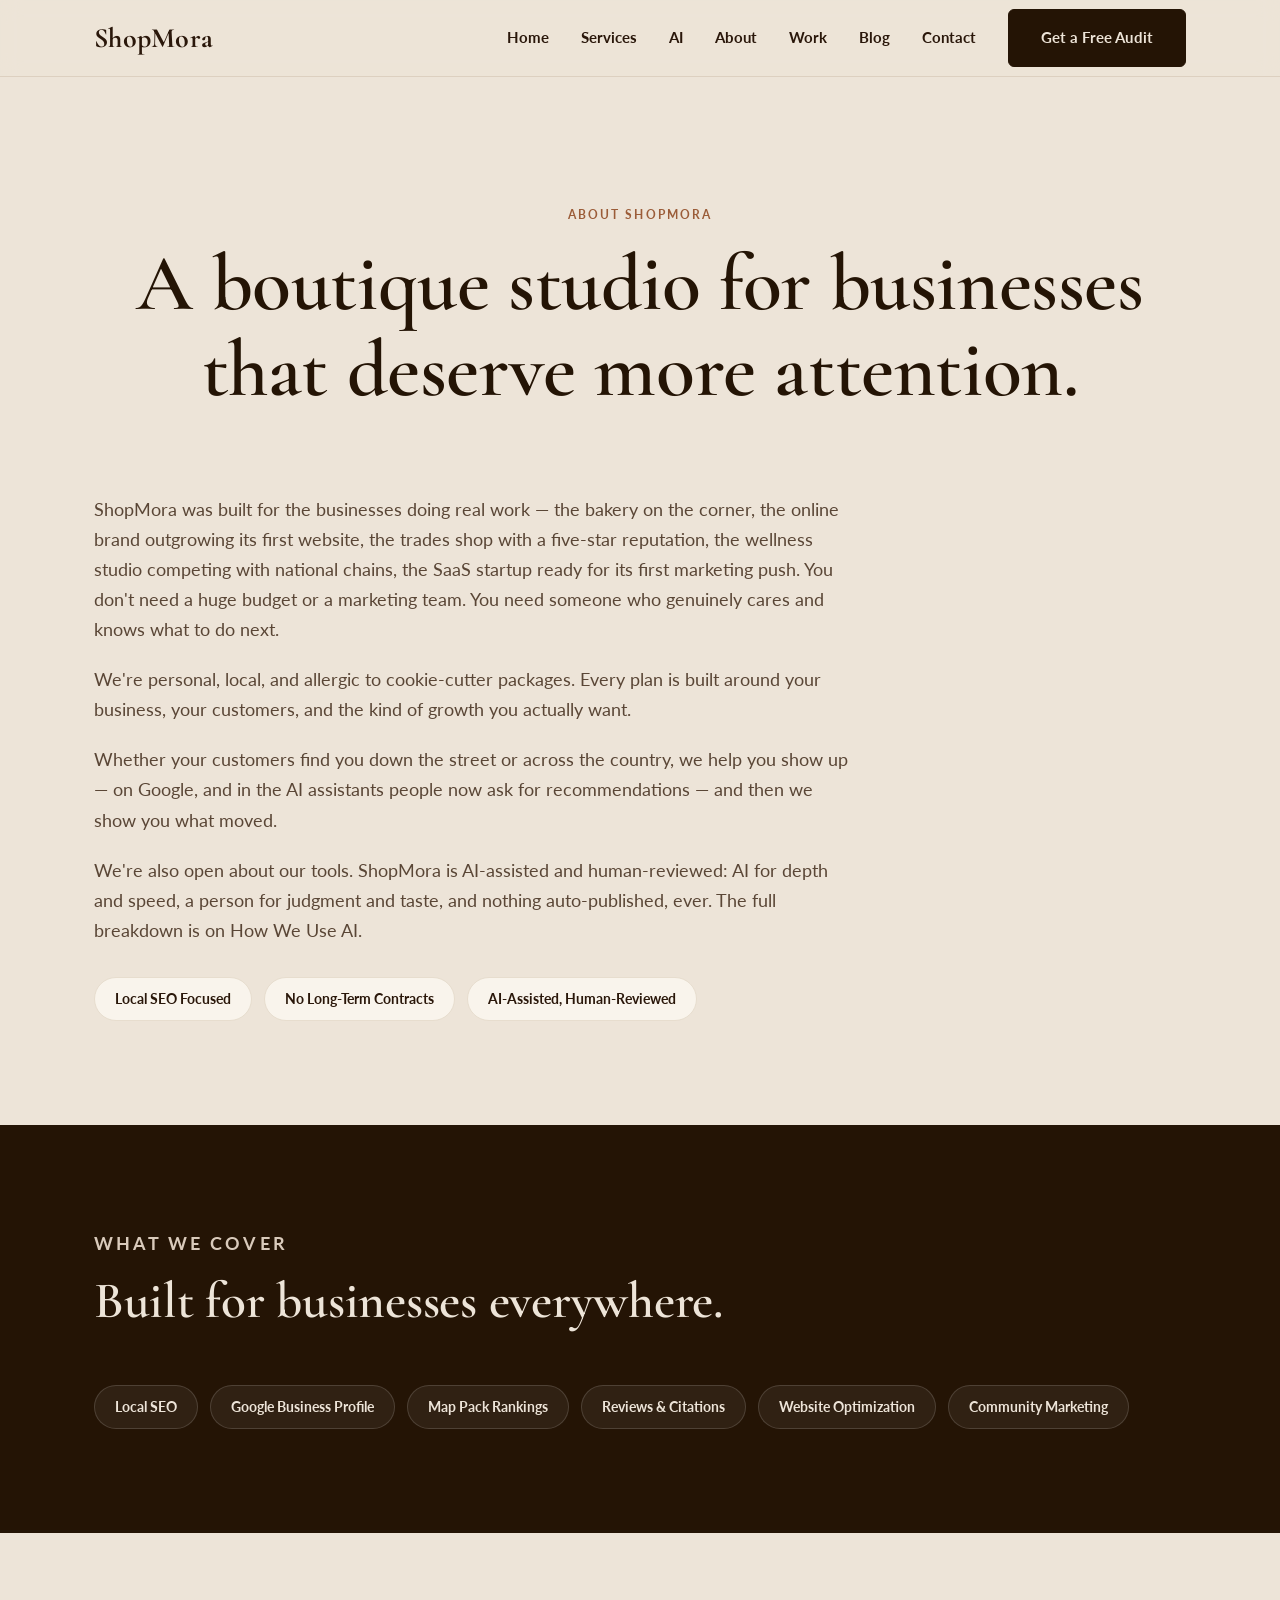
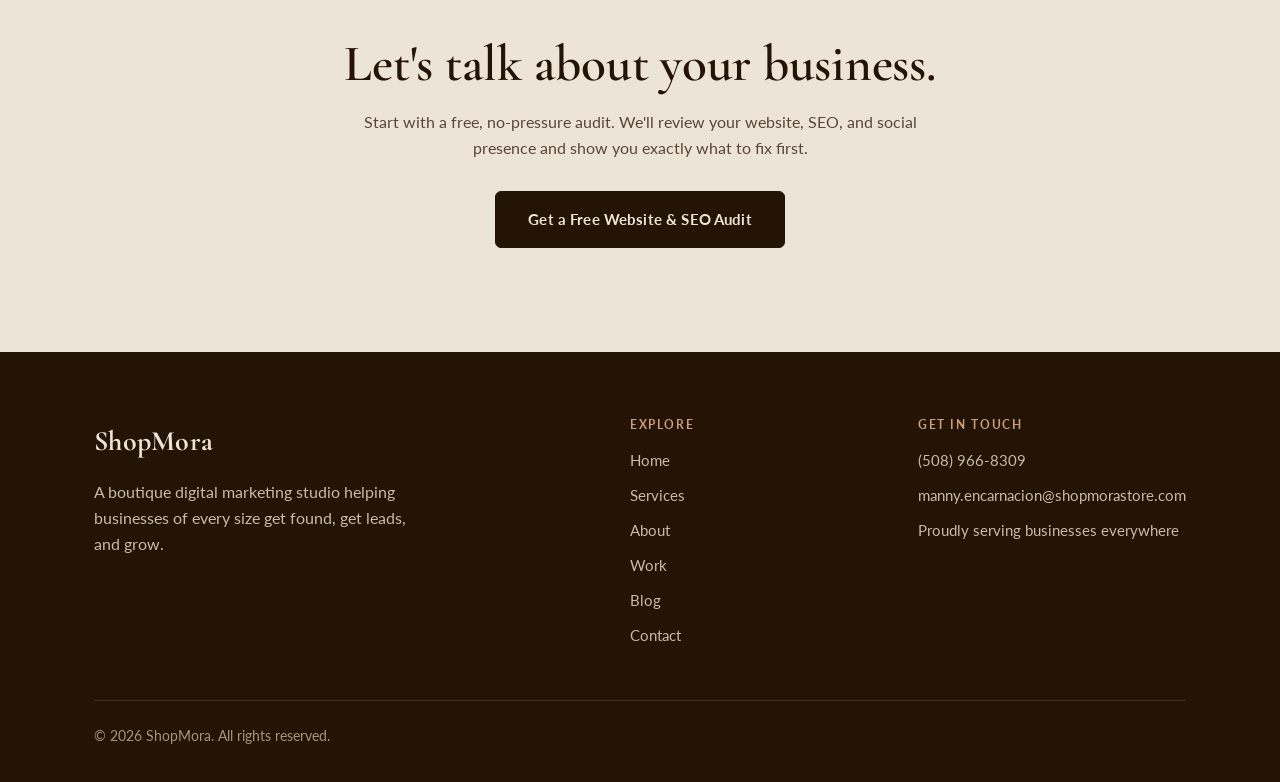
==== commit 3a85cfd2: "Add How We Use AI page + AI-assisted human-reviewed positioning sitewide + compliance copy pass" ====
--- a/about.html
+++ b/about.html
@@ -4,7 +4,7 @@
 <meta charset="UTF-8">
 <meta name="viewport" content="width=device-width, initial-scale=1">
 <title>About ShopMora &mdash; A Boutique Digital Marketing Studio</title>
-<meta name="description" content="ShopMora is a boutique digital marketing studio for businesses of every size. Personal, results-driven, and allergic to cookie-cutter packages.">
+<meta name="description" content="ShopMora is a boutique digital marketing studio for businesses of every size. Personal, AI-assisted, human-reviewed, and allergic to cookie-cutter packages.">
 <link rel="canonical" href="https://shopmorastore.com/about">
 <meta property="og:type" content="website">
 <meta property="og:title" content="About ShopMora">
@@ -12,6 +12,12 @@
 <meta property="og:url" content="https://shopmorastore.com/about">
 <meta property="og:image" content="https://shopmorastore.com/assets/og-image.jpg">
 <meta name="twitter:card" content="summary_large_image">
+<link rel="icon" href="/favicon.ico" sizes="any">
+<link rel="icon" type="image/png" sizes="32x32" href="/favicon-32x32.png">
+<link rel="icon" type="image/png" sizes="16x16" href="/favicon-16x16.png">
+<link rel="apple-touch-icon" href="/apple-touch-icon.png">
+<link rel="manifest" href="/site.webmanifest">
+<meta name="theme-color" content="#9b5c38">
 <link rel="preconnect" href="https://fonts.googleapis.com">
 <link rel="preconnect" href="https://fonts.gstatic.com" crossorigin>
 <link href="https://fonts.googleapis.com/css2?family=Cormorant+Garamond:wght@500;600;700&family=Lato:wght@400;700&display=swap" rel="stylesheet">
@@ -25,6 +31,7 @@
     <nav class="nav-links" id="nav" aria-label="Primary">
       <a href="/">Home</a>
       <a href="/services">Services</a>
+      <a href="/ai">AI</a>
       <a href="/about">About</a>
       <a href="/work">Work</a>
       <a href="/blog">Blog</a>
@@ -46,10 +53,11 @@
       <div class="prose reveal">
         <p>ShopMora was built for the businesses doing real work &mdash; the bakery on the corner, the online brand outgrowing its first website, the trades shop with a five-star reputation, the wellness studio competing with national chains, the SaaS startup ready for its first marketing push. You don't need a huge budget or a marketing team. You need someone who genuinely cares and knows what to do next.</p>
         <p>We're personal, local, and allergic to cookie-cutter packages. Every plan is built around your business, your customers, and the kind of growth you actually want.</p>
-        <p>Whether your customers find you down the street or across the country, we help you show up first &mdash; and turn that visibility into growth.</p>
+        <p>Whether your customers find you down the street or across the country, we help you show up &mdash; on Google, and in the AI assistants people now ask for recommendations &mdash; and then we show you what moved.</p>
+        <p>We're also open about our tools. ShopMora is AI-assisted and human-reviewed: AI for depth and speed, a person for judgment and taste, and nothing auto-published, ever. The full breakdown is on <a href="/ai">How We Use AI</a>.</p>
       </div>
       <div class="tag-row reveal" style="margin-top:32px">
-        <span class="tag">Local SEO Focused</span><span class="tag">No Long-Term Contracts</span><span class="tag">Results-Driven</span>
+        <span class="tag">Local SEO Focused</span><span class="tag">No Long-Term Contracts</span><span class="tag">AI-Assisted, Human-Reviewed</span>
       </div>
     </div>
   </section>
